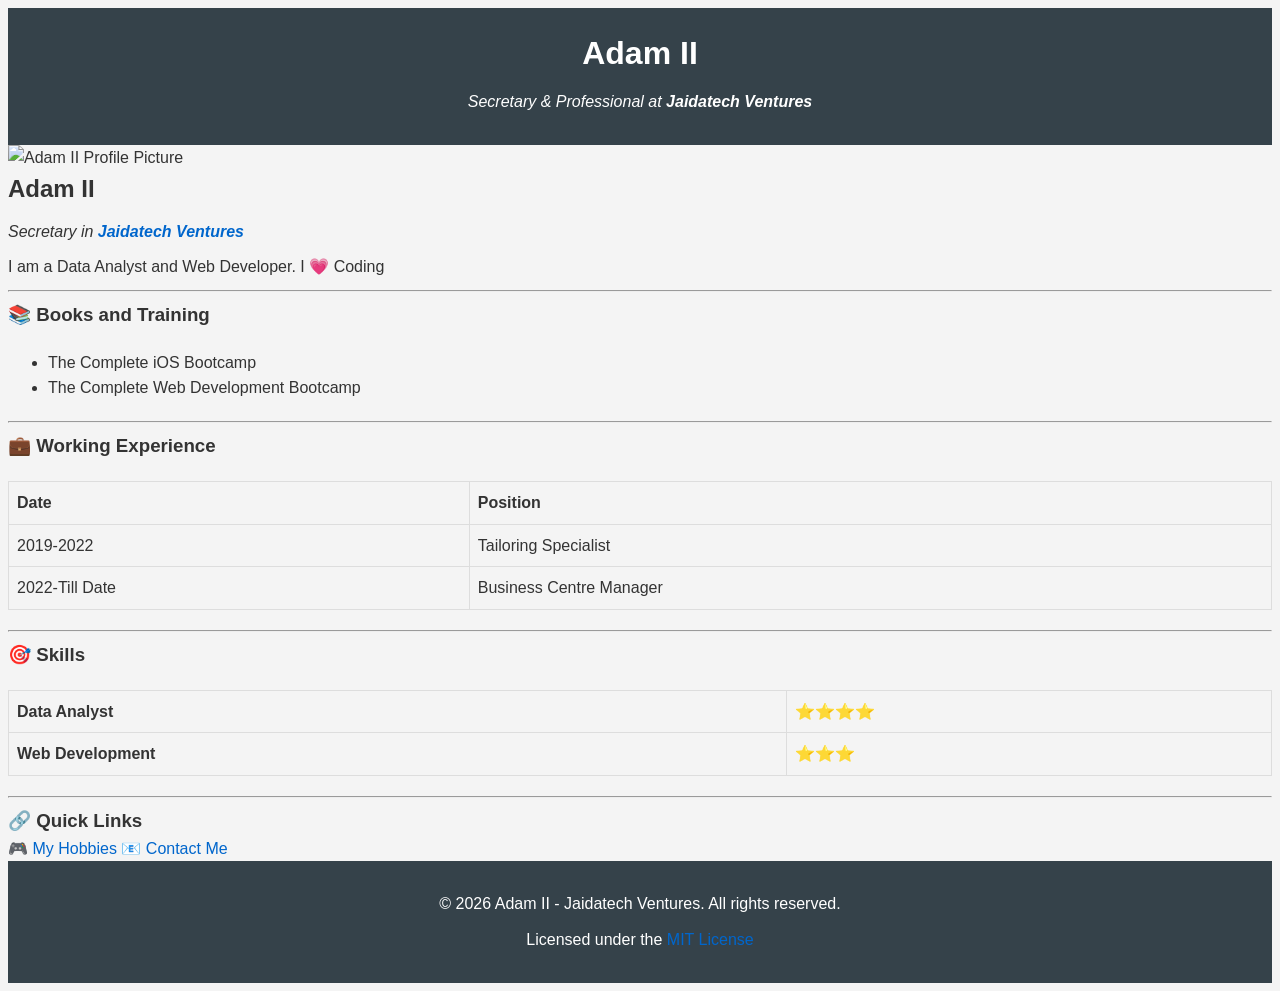
==== index.html @ 6d6f3a16 "Update index.html" ====
<!DOCTYPE html>
<html lang="en">
    <head>
        <meta charset="utf-8">
        <meta name="viewport" content="width=device-width, initial-scale=1.0">
        <meta name="description" content="Adam II - Data Analyst & Web Developer Portfolio">
        <meta name="keywords" content="portfolio, data analyst, web developer, jaidatech">
        <meta name="author" content="Adam II">
        <title>Adam II - Jaidatech Ventures Portfolio</title>
        <link rel="stylesheet" href="styles.css">
    </head>
    <body>
        <header>
            <h1>Adam II</h1>
            <p><em>Secretary & Professional at <strong>Jaidatech Ventures</strong></em></p>
        </header>

        <main>
            <section class="profile-section">
                <img src="Media/Images/AdamII.jpg" alt="Adam II Profile Picture" width="200">
                <div class="profile-info">
                    <h1>Adam II</h1>
                    <p><em>Secretary in <strong><a href="">Jaidatech Ventures</a></strong></em></p>
                    <p>I am a Data Analyst and Web Developer. I 💗 Coding</p>
                </div>
            </section>

            <hr>

            <section>
                <h3>📚 Books and Training</h3>
                <ul>
                    <li>The Complete iOS Bootcamp</li>
                    <li>The Complete Web Development Bootcamp</li>
                </ul>
            </section>

            <hr>

            <section>
                <h3>💼 Working Experience</h3>
                <table border="1">
                    <thead>
                        <tr>
                            <th>Date</th>
                            <th>Position</th>
                        </tr>
                    </thead>
                    <tbody>
                        <tr>
                            <td>2019-2022</td>
                            <td>Tailoring Specialist</td>
                        </tr>
                        <tr>
                            <td>2022-Till Date</td>
                            <td>Business Centre Manager</td>
                        </tr>
                    </tbody>
                </table>
            </section>

            <hr>

            <section>
                <h3>🎯 Skills</h3>
                <table>
                    <tr>
                        <td><strong>Data Analyst</strong></td>
                        <td>⭐⭐⭐⭐</td>
                    </tr>
                    <tr>
                        <td><strong>Web Development</strong></td>
                        <td>⭐⭐⭐</td>
                    </tr>
                </table>
            </section>

            <hr>

            <section>
                <h3>🔗 Quick Links</h3>
                <a href="Hobbies.html" class="btn">🎮 My Hobbies</a>
                <a href="Contact.html" class="btn">📧 Contact Me</a>
            </section>
        </main>

        <footer>
            <p>&copy; 2026 Adam II - Jaidatech Ventures. All rights reserved.</p>
            <p>Licensed under the <a href="LICENSE">MIT License</a></p>
        </footer>
    </body>
</html>
---- styles.css ----
.container {
    max-width: 1200px;
    margin: 0 auto;
    padding: 0 20px;
}

body {
    font-family: 'Arial', sans-serif;
    line-height: 1.6;
    color: #333;
    background-color: #f4f4f4;
}

header {
    background: #35424a;
    color: #ffffff;
    padding: 20px 0;
    text-align: center;
}

h1, h2, h3 {
    margin: 0;
}

p {
    margin: 10px 0;
}

a {
    color: #0066cc;
    text-decoration: none;
}

a:hover {
    text-decoration: underline;
}

.profile {
    background: #ffffff;
    padding: 20px;
    border-radius: 5px;
    box-shadow: 0 2px 5px rgba(0,0,0,0.1);
}

table {
    width: 100%;
    border-collapse: collapse;
    margin: 20px 0;
}

table, th, td {
    border: 1px solid #dddddd;
}

th, td {
    padding: 8px;
    text-align: left;
}

ul, ol {
    margin: 20px 0;
} 

button {
    background-color: #0066cc;
    color: white;
    border: none;
    padding: 10px 20px;
    text-align: center;
    text-decoration: none;
    display: inline-block;
    font-size: 16px;
    margin: 4px 2px;
    cursor: pointer;
    border-radius: 5px;
}

@media (max-width: 768px) {
    .container {
        padding: 0 10px;
    }
    header {
        font-size: 18px;
    }
}

footer {
    text-align: center;
    padding: 20px 0;
    background: #35424a;
    color: #ffffff;
    position: relative;
    bottom: 0;
    width: 100%;
}
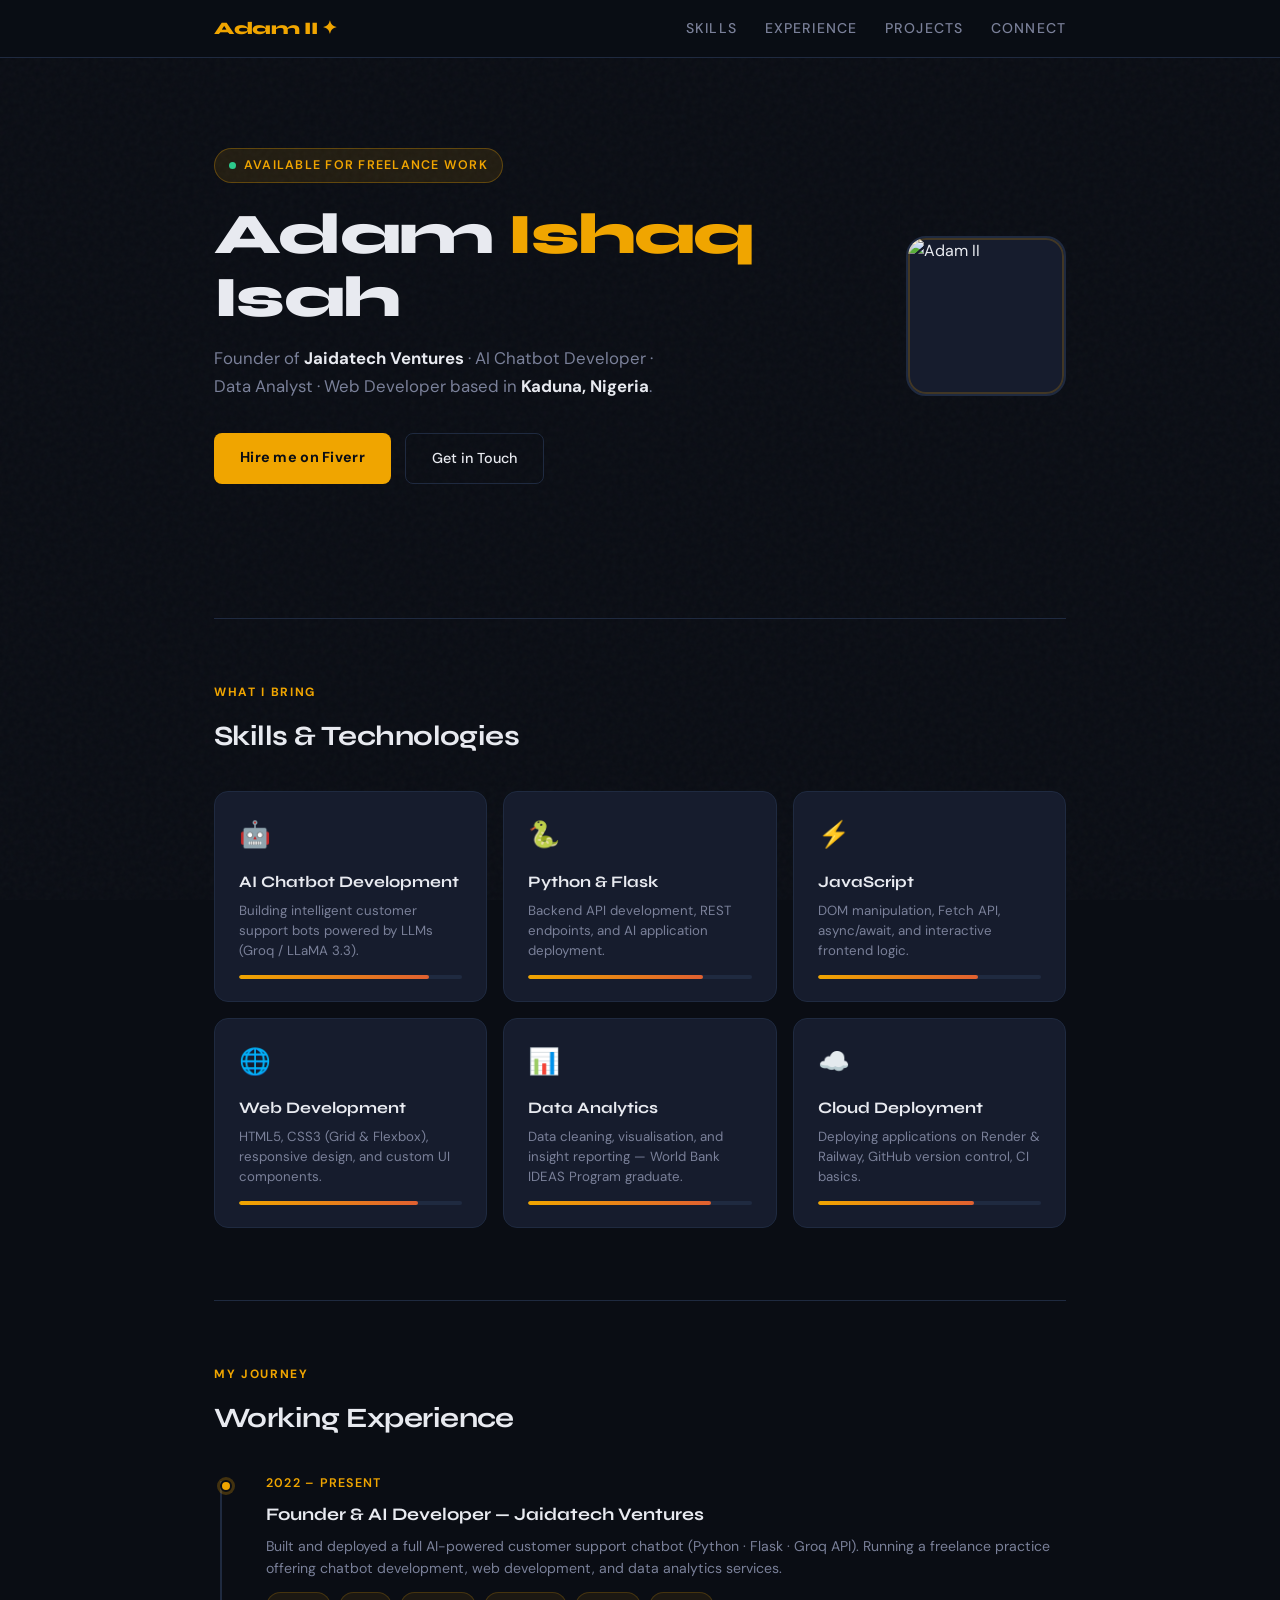
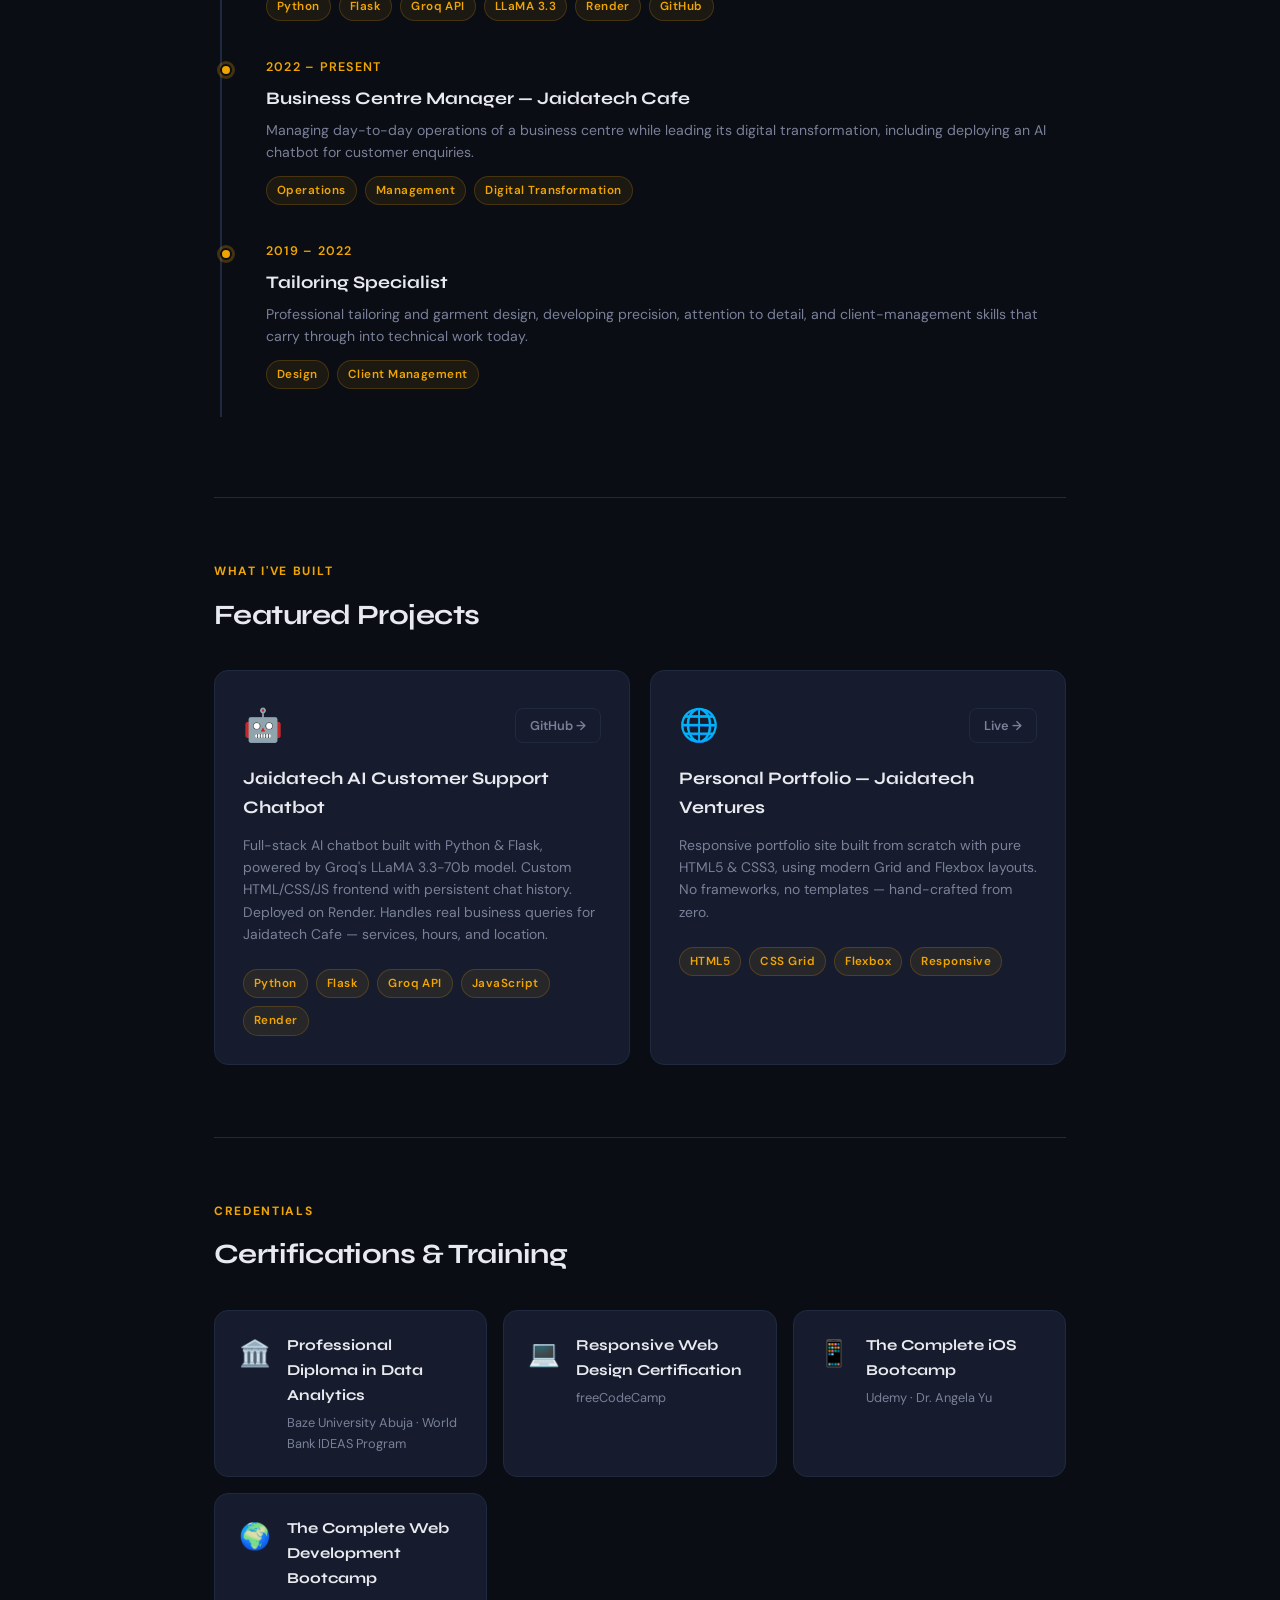
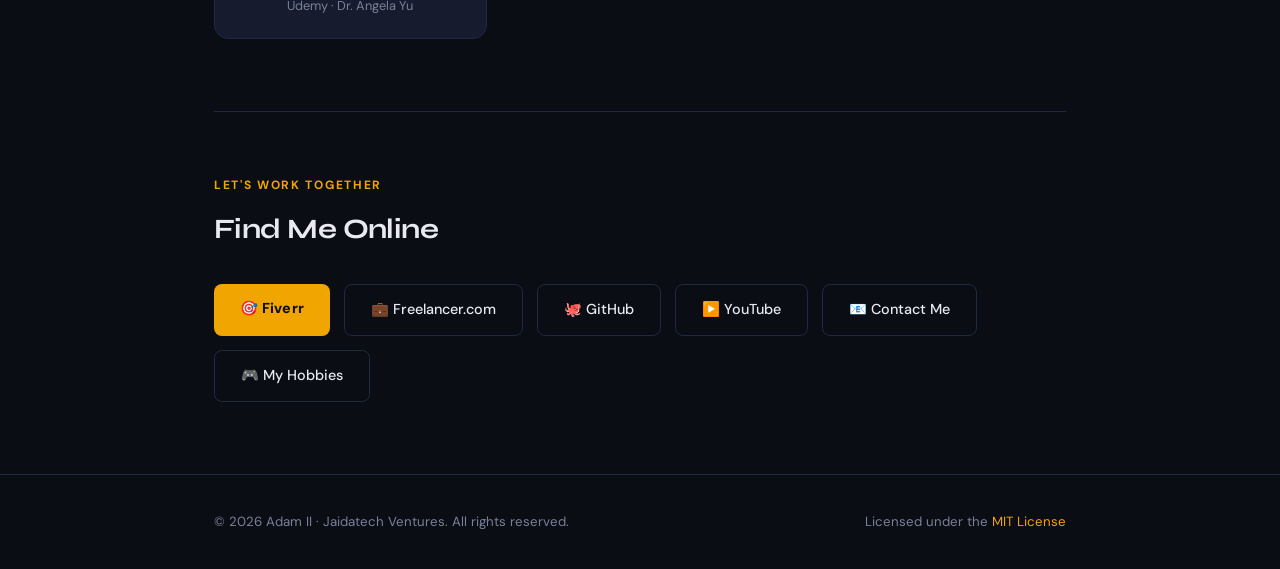
==== commit 1d02e05a: "Add files via upload" ====
--- a/index.html
+++ b/index.html
@@ -1,92 +1,799 @@
-<!DOCTYPE html>
-<html lang="en">
-    <head>
-        <meta charset="utf-8">
-        <meta name="viewport" content="width=device-width, initial-scale=1.0">
-        <meta name="description" content="Adam II - Data Analyst & Web Developer Portfolio">
-        <meta name="keywords" content="portfolio, data analyst, web developer, jaidatech">
-        <meta name="author" content="Adam II">
-        <title>Adam II - Jaidatech Ventures Portfolio</title>
-        <link rel="stylesheet" href="styles.css">
-    </head>
-    <body>
-        <header>
-            <h1>Adam II</h1>
-            <p><em>Secretary & Professional at <strong>Jaidatech Ventures</strong></em></p>
-        </header>
-
-        <main>
-            <section class="profile-section">
-                <img src="Media/Images/AdamII.jpg" alt="Adam II Profile Picture" width="200">
-                <div class="profile-info">
-                    <h1>Adam II</h1>
-                    <p><em>Secretary in <strong><a href="">Jaidatech Ventures</a></strong></em></p>
-                    <p>I am a Data Analyst and Web Developer. I 💗 Coding</p>
-                </div>
-            </section>
-
-            <hr>
-
-            <section>
-                <h3>📚 Books and Training</h3>
-                <ul>
-                    <li>The Complete iOS Bootcamp</li>
-                    <li>The Complete Web Development Bootcamp</li>
-                </ul>
-            </section>
-
-            <hr>
-
-            <section>
-                <h3>💼 Working Experience</h3>
-                <table border="1">
-                    <thead>
-                        <tr>
-                            <th>Date</th>
-                            <th>Position</th>
-                        </tr>
-                    </thead>
-                    <tbody>
-                        <tr>
-                            <td>2019-2022</td>
-                            <td>Tailoring Specialist</td>
-                        </tr>
-                        <tr>
-                            <td>2022-Till Date</td>
-                            <td>Business Centre Manager</td>
-                        </tr>
-                    </tbody>
-                </table>
-            </section>
-
-            <hr>
-
-            <section>
-                <h3>🎯 Skills</h3>
-                <table>
-                    <tr>
-                        <td><strong>Data Analyst</strong></td>
-                        <td>⭐⭐⭐⭐</td>
-                    </tr>
-                    <tr>
-                        <td><strong>Web Development</strong></td>
-                        <td>⭐⭐⭐</td>
-                    </tr>
-                </table>
-            </section>
-
-            <hr>
-
-            <section>
-                <h3>🔗 Quick Links</h3>
-                <a href="Hobbies.html" class="btn">🎮 My Hobbies</a>
-                <a href="Contact.html" class="btn">📧 Contact Me</a>
-            </section>
-        </main>
-
-        <footer>
-            <p>&copy; 2026 Adam II - Jaidatech Ventures. All rights reserved.</p>
-            <p>Licensed under the <a href="LICENSE">MIT License</a></p>
-        </footer>
-    </body>
-</html>
+<!DOCTYPE html>
+<html lang="en">
+<head>
+  <meta charset="utf-8">
+  <meta name="viewport" content="width=device-width, initial-scale=1.0">
+  <meta name="description" content="Adam II - AI Developer, Data Analyst & Web Developer | Jaidatech Ventures">
+  <meta name="keywords" content="portfolio, AI developer, data analyst, web developer, chatbot, jaidatech, Nigeria">
+  <meta name="author" content="Adam II">
+  <title>Adam II — AI Developer & Jaidatech Ventures</title>
+  <link rel="preconnect" href="https://fonts.googleapis.com">
+  <link href="https://fonts.googleapis.com/css2?family=Syne:wght@400;600;700;800&family=DM+Sans:wght@300;400;500&display=swap" rel="stylesheet">
+  <style>
+    /* ─── CSS Variables ─────────────────────────────── */
+    :root {
+      --bg:        #0a0d14;
+      --surface:   #111520;
+      --card:      #161c2d;
+      --border:    #1f2a40;
+      --accent:    #f0a500;
+      --accent2:   #e06030;
+      --text:      #e8eaf0;
+      --muted:     #7a8099;
+      --green:     #2dca8c;
+      --radius:    14px;
+      --font-head: 'Syne', sans-serif;
+      --font-body: 'DM Sans', sans-serif;
+    }
+
+    /* ─── Reset & Base ──────────────────────────────── */
+    *, *::before, *::after { box-sizing: border-box; margin: 0; padding: 0; }
+
+    html { scroll-behavior: smooth; }
+
+    body {
+      background: var(--bg);
+      color: var(--text);
+      font-family: var(--font-body);
+      font-size: 16px;
+      line-height: 1.65;
+      overflow-x: hidden;
+    }
+
+    a { color: var(--accent); text-decoration: none; transition: opacity .2s; }
+    a:hover { opacity: .75; }
+
+    /* ─── Noise Overlay ─────────────────────────────── */
+    body::before {
+      content: '';
+      position: fixed;
+      inset: 0;
+      background-image: url("data:image/svg+xml,%3Csvg viewBox='0 0 200 200' xmlns='http://www.w3.org/2000/svg'%3E%3Cfilter id='n'%3E%3CfeTurbulence type='fractalNoise' baseFrequency='0.85' numOctaves='4' stitchTiles='stitch'/%3E%3C/filter%3E%3Crect width='100%25' height='100%25' filter='url(%23n)' opacity='0.03'/%3E%3C/svg%3E");
+      pointer-events: none;
+      z-index: 0;
+    }
+
+    /* ─── Layout Wrapper ────────────────────────────── */
+    .wrapper {
+      max-width: 900px;
+      margin: 0 auto;
+      padding: 0 24px;
+      position: relative;
+      z-index: 1;
+    }
+
+    /* ─── NAV ───────────────────────────────────────── */
+    nav {
+      position: sticky;
+      top: 0;
+      background: rgba(10,13,20,.85);
+      backdrop-filter: blur(14px);
+      border-bottom: 1px solid var(--border);
+      z-index: 100;
+      padding: 14px 0;
+    }
+
+    nav .wrapper {
+      display: flex;
+      align-items: center;
+      justify-content: space-between;
+      flex-wrap: wrap;
+      gap: 12px;
+    }
+
+    .nav-brand {
+      font-family: var(--font-head);
+      font-size: 1.1rem;
+      font-weight: 800;
+      letter-spacing: -.02em;
+      color: var(--accent);
+    }
+
+    .nav-links {
+      display: flex;
+      gap: 28px;
+      list-style: none;
+    }
+
+    .nav-links a {
+      color: var(--muted);
+      font-size: .88rem;
+      font-weight: 500;
+      text-transform: uppercase;
+      letter-spacing: .08em;
+      transition: color .2s;
+    }
+
+    .nav-links a:hover { color: var(--text); }
+
+    /* ─── HERO ──────────────────────────────────────── */
+    .hero {
+      padding: 90px 0 70px;
+      display: grid;
+      grid-template-columns: 1fr auto;
+      gap: 48px;
+      align-items: center;
+    }
+
+    .hero-badge {
+      display: inline-flex;
+      align-items: center;
+      gap: 8px;
+      background: rgba(240,165,0,.1);
+      border: 1px solid rgba(240,165,0,.3);
+      color: var(--accent);
+      font-size: .78rem;
+      font-weight: 600;
+      letter-spacing: .1em;
+      text-transform: uppercase;
+      padding: 6px 14px;
+      border-radius: 100px;
+      margin-bottom: 20px;
+    }
+
+    .hero-badge::before {
+      content: '';
+      width: 7px; height: 7px;
+      border-radius: 50%;
+      background: var(--green);
+      animation: pulse 2s infinite;
+    }
+
+    @keyframes pulse {
+      0%, 100% { opacity: 1; transform: scale(1); }
+      50%       { opacity: .5; transform: scale(1.3); }
+    }
+
+    .hero h1 {
+      font-family: var(--font-head);
+      font-size: clamp(2.4rem, 5vw, 3.6rem);
+      font-weight: 800;
+      line-height: 1.1;
+      letter-spacing: -.03em;
+      margin-bottom: 16px;
+    }
+
+    .hero h1 span { color: var(--accent); }
+
+    .hero-sub {
+      color: var(--muted);
+      font-size: 1.05rem;
+      max-width: 440px;
+      margin-bottom: 32px;
+    }
+
+    .hero-cta {
+      display: flex;
+      gap: 14px;
+      flex-wrap: wrap;
+    }
+
+    .btn-primary {
+      background: var(--accent);
+      color: #0a0d14;
+      font-family: var(--font-body);
+      font-weight: 700;
+      font-size: .9rem;
+      padding: 13px 26px;
+      border-radius: 8px;
+      border: none;
+      cursor: pointer;
+      transition: transform .2s, box-shadow .2s;
+      letter-spacing: .02em;
+    }
+
+    .btn-primary:hover {
+      transform: translateY(-2px);
+      box-shadow: 0 8px 24px rgba(240,165,0,.35);
+      color: #0a0d14;
+      opacity: 1;
+    }
+
+    .btn-ghost {
+      border: 1px solid var(--border);
+      color: var(--text);
+      font-family: var(--font-body);
+      font-size: .9rem;
+      font-weight: 500;
+      padding: 13px 26px;
+      border-radius: 8px;
+      transition: border-color .2s, background .2s;
+    }
+
+    .btn-ghost:hover {
+      border-color: var(--accent);
+      background: rgba(240,165,0,.06);
+      color: var(--text);
+      opacity: 1;
+    }
+
+    /* Avatar area */
+    .hero-avatar {
+      width: 160px;
+      height: 160px;
+      border-radius: 20px;
+      border: 2px solid var(--border);
+      overflow: hidden;
+      flex-shrink: 0;
+      background: var(--card);
+      position: relative;
+    }
+
+    .hero-avatar img {
+      width: 100%;
+      height: 100%;
+      object-fit: cover;
+      display: block;
+    }
+
+    .hero-avatar::after {
+      content: '';
+      position: absolute;
+      inset: 0;
+      border-radius: 18px;
+      box-shadow: inset 0 0 0 2px rgba(240,165,0,.2);
+    }
+
+    /* ─── SECTION HEADERS ───────────────────────────── */
+    .section-label {
+      font-size: .75rem;
+      font-weight: 700;
+      text-transform: uppercase;
+      letter-spacing: .14em;
+      color: var(--accent);
+      margin-bottom: 10px;
+    }
+
+    .section-title {
+      font-family: var(--font-head);
+      font-size: 1.75rem;
+      font-weight: 700;
+      letter-spacing: -.02em;
+      margin-bottom: 32px;
+    }
+
+    /* ─── DIVIDER ────────────────────────────────────── */
+    .divider {
+      height: 1px;
+      background: var(--border);
+      margin: 64px 0;
+    }
+
+    /* ─── SKILLS GRID ───────────────────────────────── */
+    #skills { padding-bottom: 8px; }
+
+    .skills-grid {
+      display: grid;
+      grid-template-columns: repeat(auto-fill, minmax(240px, 1fr));
+      gap: 16px;
+    }
+
+    .skill-card {
+      background: var(--card);
+      border: 1px solid var(--border);
+      border-radius: var(--radius);
+      padding: 22px 24px;
+      transition: border-color .25s, transform .25s;
+    }
+
+    .skill-card:hover {
+      border-color: var(--accent);
+      transform: translateY(-3px);
+    }
+
+    .skill-icon {
+      font-size: 1.6rem;
+      margin-bottom: 12px;
+    }
+
+    .skill-name {
+      font-family: var(--font-head);
+      font-size: 1rem;
+      font-weight: 700;
+      margin-bottom: 6px;
+    }
+
+    .skill-desc {
+      font-size: .83rem;
+      color: var(--muted);
+      line-height: 1.5;
+    }
+
+    .skill-bar-wrap {
+      height: 4px;
+      background: var(--border);
+      border-radius: 4px;
+      margin-top: 14px;
+      overflow: hidden;
+    }
+
+    .skill-bar {
+      height: 100%;
+      border-radius: 4px;
+      background: linear-gradient(90deg, var(--accent), var(--accent2));
+      animation: barGrow .8s ease forwards;
+      transform-origin: left;
+    }
+
+    @keyframes barGrow {
+      from { width: 0; }
+    }
+
+    /* ─── EXPERIENCE TIMELINE ───────────────────────── */
+    #experience { padding-bottom: 8px; }
+
+    .timeline {
+      display: flex;
+      flex-direction: column;
+      gap: 0;
+      position: relative;
+      padding-left: 28px;
+    }
+
+    .timeline::before {
+      content: '';
+      position: absolute;
+      left: 6px;
+      top: 8px;
+      bottom: 8px;
+      width: 2px;
+      background: var(--border);
+    }
+
+    .tl-item {
+      position: relative;
+      padding: 0 0 36px 24px;
+    }
+
+    .tl-item::before {
+      content: '';
+      position: absolute;
+      left: -22px;
+      top: 7px;
+      width: 12px;
+      height: 12px;
+      border-radius: 50%;
+      background: var(--accent);
+      border: 2px solid var(--bg);
+      box-shadow: 0 0 0 3px rgba(240,165,0,.25);
+    }
+
+    .tl-date {
+      font-size: .78rem;
+      font-weight: 600;
+      text-transform: uppercase;
+      letter-spacing: .1em;
+      color: var(--accent);
+      margin-bottom: 6px;
+    }
+
+    .tl-role {
+      font-family: var(--font-head);
+      font-size: 1.1rem;
+      font-weight: 700;
+      margin-bottom: 6px;
+    }
+
+    .tl-desc {
+      color: var(--muted);
+      font-size: .88rem;
+      line-height: 1.6;
+    }
+
+    .tl-tags {
+      display: flex;
+      flex-wrap: wrap;
+      gap: 8px;
+      margin-top: 12px;
+    }
+
+    .tag {
+      background: rgba(240,165,0,.08);
+      border: 1px solid rgba(240,165,0,.2);
+      color: var(--accent);
+      font-size: .73rem;
+      font-weight: 600;
+      padding: 4px 10px;
+      border-radius: 100px;
+      letter-spacing: .04em;
+    }
+
+    /* ─── PROJECTS ──────────────────────────────────── */
+    #projects { padding-bottom: 8px; }
+
+    .projects-grid {
+      display: grid;
+      grid-template-columns: repeat(auto-fill, minmax(380px, 1fr));
+      gap: 20px;
+    }
+
+    .project-card {
+      background: var(--card);
+      border: 1px solid var(--border);
+      border-radius: var(--radius);
+      padding: 28px;
+      display: flex;
+      flex-direction: column;
+      gap: 12px;
+      transition: border-color .25s, transform .25s;
+    }
+
+    .project-card:hover {
+      border-color: var(--accent);
+      transform: translateY(-3px);
+    }
+
+    .project-card-top {
+      display: flex;
+      align-items: center;
+      justify-content: space-between;
+    }
+
+    .project-icon {
+      font-size: 2rem;
+    }
+
+    .project-link {
+      font-size: .8rem;
+      font-weight: 600;
+      color: var(--muted);
+      border: 1px solid var(--border);
+      padding: 6px 14px;
+      border-radius: 8px;
+      transition: color .2s, border-color .2s;
+    }
+
+    .project-link:hover {
+      color: var(--accent);
+      border-color: var(--accent);
+      opacity: 1;
+    }
+
+    .project-title {
+      font-family: var(--font-head);
+      font-size: 1.1rem;
+      font-weight: 700;
+    }
+
+    .project-desc {
+      color: var(--muted);
+      font-size: .87rem;
+      line-height: 1.6;
+    }
+
+    /* ─── CERTIFICATIONS ────────────────────────────── */
+    #certs { padding-bottom: 8px; }
+
+    .certs-grid {
+      display: grid;
+      grid-template-columns: repeat(auto-fill, minmax(260px, 1fr));
+      gap: 16px;
+    }
+
+    .cert-card {
+      background: var(--card);
+      border: 1px solid var(--border);
+      border-radius: var(--radius);
+      padding: 22px 24px;
+      display: flex;
+      gap: 16px;
+      align-items: flex-start;
+      transition: border-color .25s;
+    }
+
+    .cert-card:hover { border-color: var(--green); }
+
+    .cert-badge {
+      font-size: 1.6rem;
+      flex-shrink: 0;
+    }
+
+    .cert-name {
+      font-family: var(--font-head);
+      font-size: .95rem;
+      font-weight: 700;
+      margin-bottom: 4px;
+    }
+
+    .cert-issuer {
+      color: var(--muted);
+      font-size: .8rem;
+    }
+
+    /* ─── QUICK LINKS ───────────────────────────────── */
+    #connect { padding-bottom: 8px; }
+
+    .links-flex {
+      display: flex;
+      flex-wrap: wrap;
+      gap: 14px;
+    }
+
+    /* ─── FOOTER ────────────────────────────────────── */
+    footer {
+      border-top: 1px solid var(--border);
+      padding: 36px 0;
+      margin-top: 64px;
+      color: var(--muted);
+      font-size: .83rem;
+    }
+
+    footer .wrapper {
+      display: flex;
+      justify-content: space-between;
+      flex-wrap: wrap;
+      gap: 10px;
+    }
+
+    /* ─── RESPONSIVE ────────────────────────────────── */
+    @media (max-width: 640px) {
+      .hero {
+        grid-template-columns: 1fr;
+        padding: 60px 0 48px;
+      }
+      .hero-avatar { width: 120px; height: 120px; order: -1; }
+      .projects-grid { grid-template-columns: 1fr; }
+    }
+  </style>
+</head>
+<body>
+
+  <!-- ─── NAV ──────────────────────────────────── -->
+  <nav>
+    <div class="wrapper">
+      <span class="nav-brand">Adam II ✦</span>
+      <ul class="nav-links">
+        <li><a href="#skills">Skills</a></li>
+        <li><a href="#experience">Experience</a></li>
+        <li><a href="#projects">Projects</a></li>
+        <li><a href="#connect">Connect</a></li>
+      </ul>
+    </div>
+  </nav>
+
+  <!-- ─── HERO ─────────────────────────────────── -->
+  <section>
+    <div class="wrapper">
+      <div class="hero">
+        <div class="hero-text">
+          <div class="hero-badge">Available for freelance work</div>
+          <h1>Adam <span>Ishaq</span> Isah</h1>
+          <p class="hero-sub">
+            Founder of <strong style="color:var(--text)">Jaidatech Ventures</strong> · AI Chatbot Developer ·
+            Data Analyst · Web Developer based in <strong style="color:var(--text)">Kaduna, Nigeria</strong>.
+          </p>
+          <div class="hero-cta">
+            <a href="https://fiverr.com/adamishaqisah" class="btn-primary" target="_blank">Hire me on Fiverr</a>
+            <a href="Contact.html" class="btn-ghost">Get in Touch</a>
+          </div>
+        </div>
+        <div class="hero-avatar">
+          <img src="Media/Images/AdamII.jpg" alt="Adam II">
+        </div>
+      </div>
+    </div>
+  </section>
+
+  <main>
+    <div class="wrapper">
+
+      <!-- ─── SKILLS ──────────────────────────── -->
+      <div class="divider"></div>
+      <section id="skills">
+        <p class="section-label">What I bring</p>
+        <h2 class="section-title">Skills & Technologies</h2>
+        <div class="skills-grid">
+
+          <div class="skill-card">
+            <div class="skill-icon">🤖</div>
+            <div class="skill-name">AI Chatbot Development</div>
+            <div class="skill-desc">Building intelligent customer support bots powered by LLMs (Groq / LLaMA 3.3).</div>
+            <div class="skill-bar-wrap"><div class="skill-bar" style="width:85%"></div></div>
+          </div>
+
+          <div class="skill-card">
+            <div class="skill-icon">🐍</div>
+            <div class="skill-name">Python & Flask</div>
+            <div class="skill-desc">Backend API development, REST endpoints, and AI application deployment.</div>
+            <div class="skill-bar-wrap"><div class="skill-bar" style="width:78%"></div></div>
+          </div>
+
+          <div class="skill-card">
+            <div class="skill-icon">⚡</div>
+            <div class="skill-name">JavaScript</div>
+            <div class="skill-desc">DOM manipulation, Fetch API, async/await, and interactive frontend logic.</div>
+            <div class="skill-bar-wrap"><div class="skill-bar" style="width:72%"></div></div>
+          </div>
+
+          <div class="skill-card">
+            <div class="skill-icon">🌐</div>
+            <div class="skill-name">Web Development</div>
+            <div class="skill-desc">HTML5, CSS3 (Grid & Flexbox), responsive design, and custom UI components.</div>
+            <div class="skill-bar-wrap"><div class="skill-bar" style="width:80%"></div></div>
+          </div>
+
+          <div class="skill-card">
+            <div class="skill-icon">📊</div>
+            <div class="skill-name">Data Analytics</div>
+            <div class="skill-desc">Data cleaning, visualisation, and insight reporting — World Bank IDEAS Program graduate.</div>
+            <div class="skill-bar-wrap"><div class="skill-bar" style="width:82%"></div></div>
+          </div>
+
+          <div class="skill-card">
+            <div class="skill-icon">☁️</div>
+            <div class="skill-name">Cloud Deployment</div>
+            <div class="skill-desc">Deploying applications on Render & Railway, GitHub version control, CI basics.</div>
+            <div class="skill-bar-wrap"><div class="skill-bar" style="width:70%"></div></div>
+          </div>
+
+        </div>
+      </section>
+
+      <!-- ─── EXPERIENCE ──────────────────────── -->
+      <div class="divider"></div>
+      <section id="experience">
+        <p class="section-label">My journey</p>
+        <h2 class="section-title">Working Experience</h2>
+        <div class="timeline">
+
+          <div class="tl-item">
+            <div class="tl-date">2022 – Present</div>
+            <div class="tl-role">Founder & AI Developer — Jaidatech Ventures</div>
+            <div class="tl-desc">
+              Built and deployed a full AI-powered customer support chatbot (Python · Flask · Groq API).
+              Running a freelance practice offering chatbot development, web development, and data analytics services.
+            </div>
+            <div class="tl-tags">
+              <span class="tag">Python</span>
+              <span class="tag">Flask</span>
+              <span class="tag">Groq API</span>
+              <span class="tag">LLaMA 3.3</span>
+              <span class="tag">Render</span>
+              <span class="tag">GitHub</span>
+            </div>
+          </div>
+
+          <div class="tl-item">
+            <div class="tl-date">2022 – Present</div>
+            <div class="tl-role">Business Centre Manager — Jaidatech Cafe</div>
+            <div class="tl-desc">
+              Managing day-to-day operations of a business centre while leading its digital transformation,
+              including deploying an AI chatbot for customer enquiries.
+            </div>
+            <div class="tl-tags">
+              <span class="tag">Operations</span>
+              <span class="tag">Management</span>
+              <span class="tag">Digital Transformation</span>
+            </div>
+          </div>
+
+          <div class="tl-item">
+            <div class="tl-date">2019 – 2022</div>
+            <div class="tl-role">Tailoring Specialist</div>
+            <div class="tl-desc">
+              Professional tailoring and garment design, developing precision, attention to detail,
+              and client-management skills that carry through into technical work today.
+            </div>
+            <div class="tl-tags">
+              <span class="tag">Design</span>
+              <span class="tag">Client Management</span>
+            </div>
+          </div>
+
+        </div>
+      </section>
+
+      <!-- ─── PROJECTS ────────────────────────── -->
+      <div class="divider"></div>
+      <section id="projects">
+        <p class="section-label">What I've built</p>
+        <h2 class="section-title">Featured Projects</h2>
+        <div class="projects-grid">
+
+          <div class="project-card">
+            <div class="project-card-top">
+              <div class="project-icon">🤖</div>
+              <a href="https://github.com/Adamii18/ai-chatbot" target="_blank" class="project-link">GitHub →</a>
+            </div>
+            <div class="project-title">Jaidatech AI Customer Support Chatbot</div>
+            <div class="project-desc">
+              Full-stack AI chatbot built with Python & Flask, powered by Groq's LLaMA 3.3-70b model.
+              Custom HTML/CSS/JS frontend with persistent chat history. Deployed on Render.
+              Handles real business queries for Jaidatech Cafe — services, hours, and location.
+            </div>
+            <div class="tl-tags">
+              <span class="tag">Python</span><span class="tag">Flask</span>
+              <span class="tag">Groq API</span><span class="tag">JavaScript</span>
+              <span class="tag">Render</span>
+            </div>
+          </div>
+
+          <div class="project-card">
+            <div class="project-card-top">
+              <div class="project-icon">🌐</div>
+              <a href="#" class="project-link">Live →</a>
+            </div>
+            <div class="project-title">Personal Portfolio — Jaidatech Ventures</div>
+            <div class="project-desc">
+              Responsive portfolio site built from scratch with pure HTML5 & CSS3, using modern
+              Grid and Flexbox layouts. No frameworks, no templates — hand-crafted from zero.
+            </div>
+            <div class="tl-tags">
+              <span class="tag">HTML5</span><span class="tag">CSS Grid</span>
+              <span class="tag">Flexbox</span><span class="tag">Responsive</span>
+            </div>
+          </div>
+
+        </div>
+      </section>
+
+      <!-- ─── CERTIFICATIONS ──────────────────── -->
+      <div class="divider"></div>
+      <section id="certs">
+        <p class="section-label">Credentials</p>
+        <h2 class="section-title">Certifications & Training</h2>
+        <div class="certs-grid">
+
+          <div class="cert-card">
+            <div class="cert-badge">🏛️</div>
+            <div>
+              <div class="cert-name">Professional Diploma in Data Analytics</div>
+              <div class="cert-issuer">Baze University Abuja · World Bank IDEAS Program</div>
+            </div>
+          </div>
+
+          <div class="cert-card">
+            <div class="cert-badge">💻</div>
+            <div>
+              <div class="cert-name">Responsive Web Design Certification</div>
+              <div class="cert-issuer">freeCodeCamp</div>
+            </div>
+          </div>
+
+          <div class="cert-card">
+            <div class="cert-badge">📱</div>
+            <div>
+              <div class="cert-name">The Complete iOS Bootcamp</div>
+              <div class="cert-issuer">Udemy · Dr. Angela Yu</div>
+            </div>
+          </div>
+
+          <div class="cert-card">
+            <div class="cert-badge">🌍</div>
+            <div>
+              <div class="cert-name">The Complete Web Development Bootcamp</div>
+              <div class="cert-issuer">Udemy · Dr. Angela Yu</div>
+            </div>
+          </div>
+
+        </div>
+      </section>
+
+      <!-- ─── CONNECT ─────────────────────────── -->
+      <div class="divider"></div>
+      <section id="connect">
+        <p class="section-label">Let's work together</p>
+        <h2 class="section-title">Find Me Online</h2>
+        <div class="links-flex">
+          <a href="https://fiverr.com/adamishaqisah" target="_blank" class="btn-primary">🎯 Fiverr</a>
+          <a href="https://freelancer.com/u/Adamii18" target="_blank" class="btn-ghost">💼 Freelancer.com</a>
+          <a href="https://github.com/Adamii18" target="_blank" class="btn-ghost">🐙 GitHub</a>
+          <a href="https://youtube.com/@adamishaqisah" target="_blank" class="btn-ghost">▶️ YouTube</a>
+          <a href="Contact.html" class="btn-ghost">📧 Contact Me</a>
+          <a href="Hobbies.html" class="btn-ghost">🎮 My Hobbies</a>
+        </div>
+      </section>
+
+    </div><!-- /wrapper -->
+  </main>
+
+  <!-- ─── FOOTER ────────────────────────────────── -->
+  <footer>
+    <div class="wrapper">
+      <span>© 2026 Adam II · Jaidatech Ventures. All rights reserved.</span>
+      <span>Licensed under the <a href="LICENSE">MIT License</a></span>
+    </div>
+  </footer>
+
+</body>
+</html>
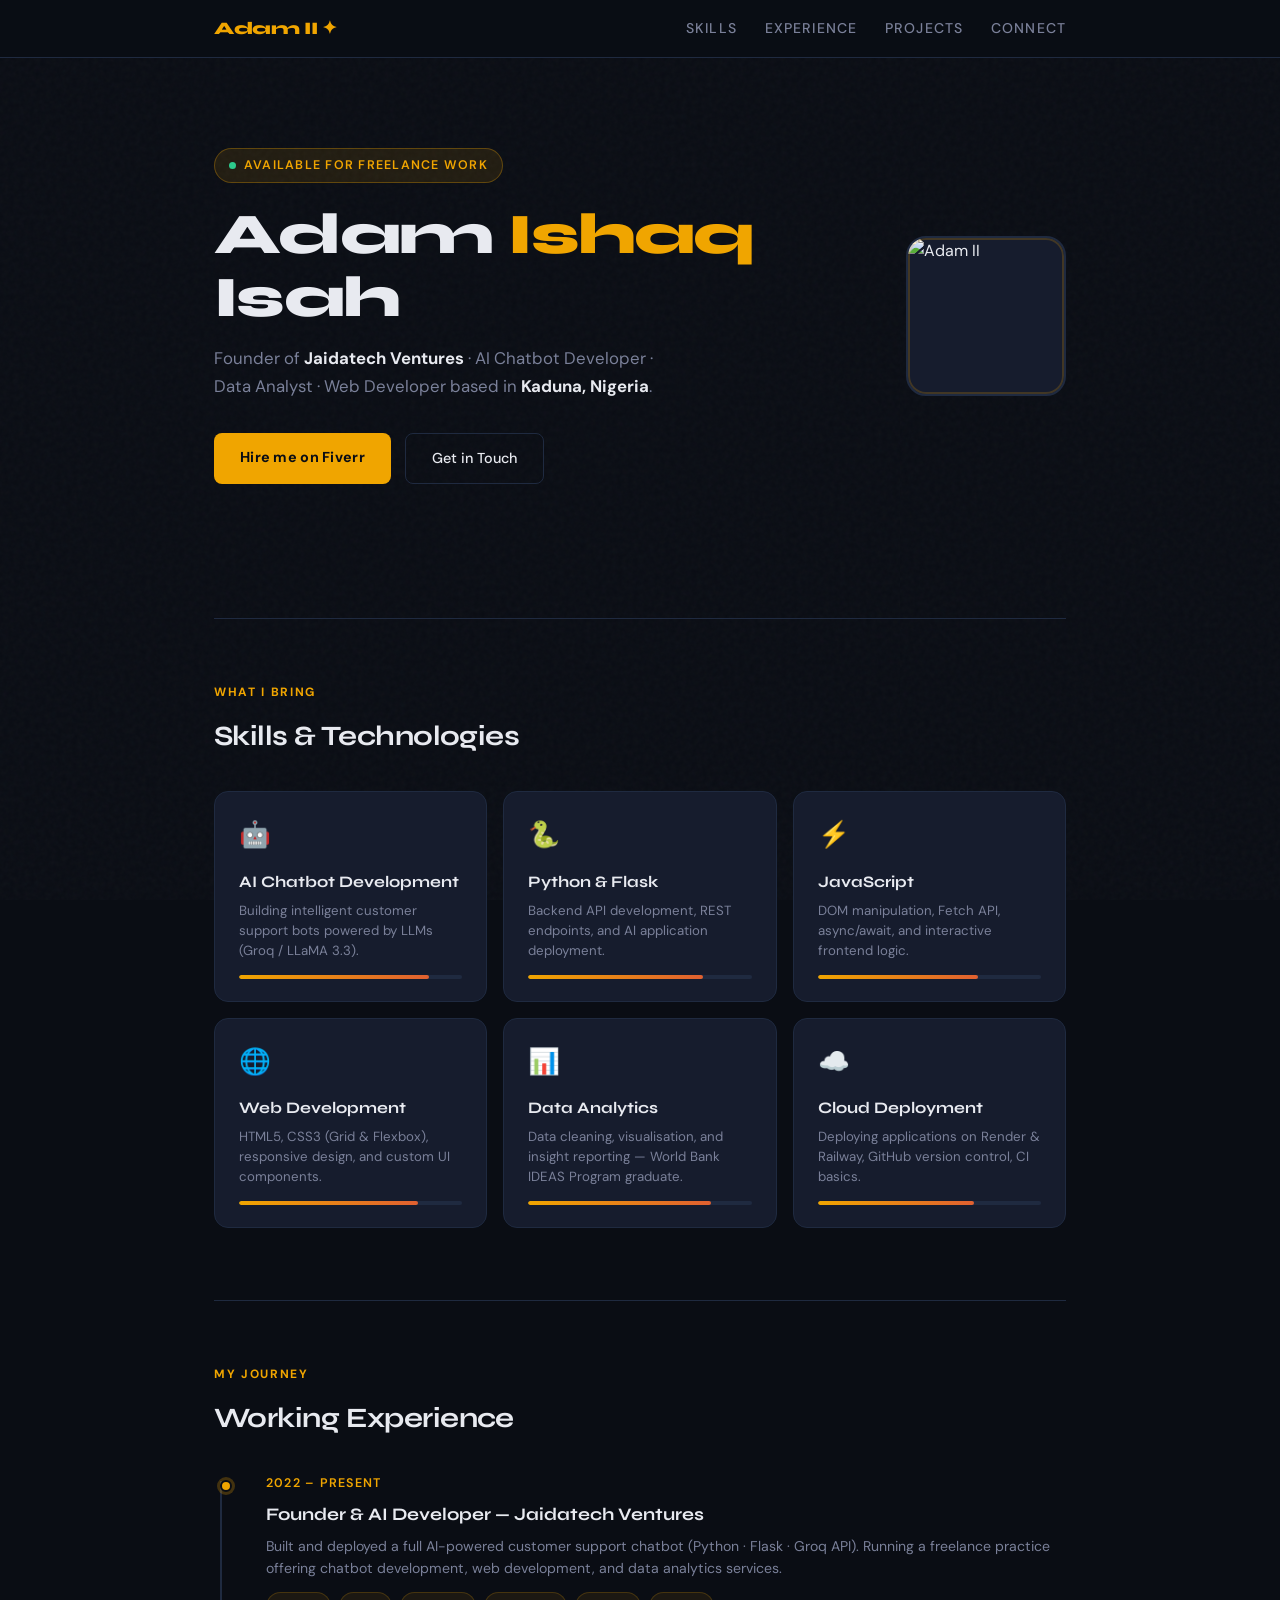
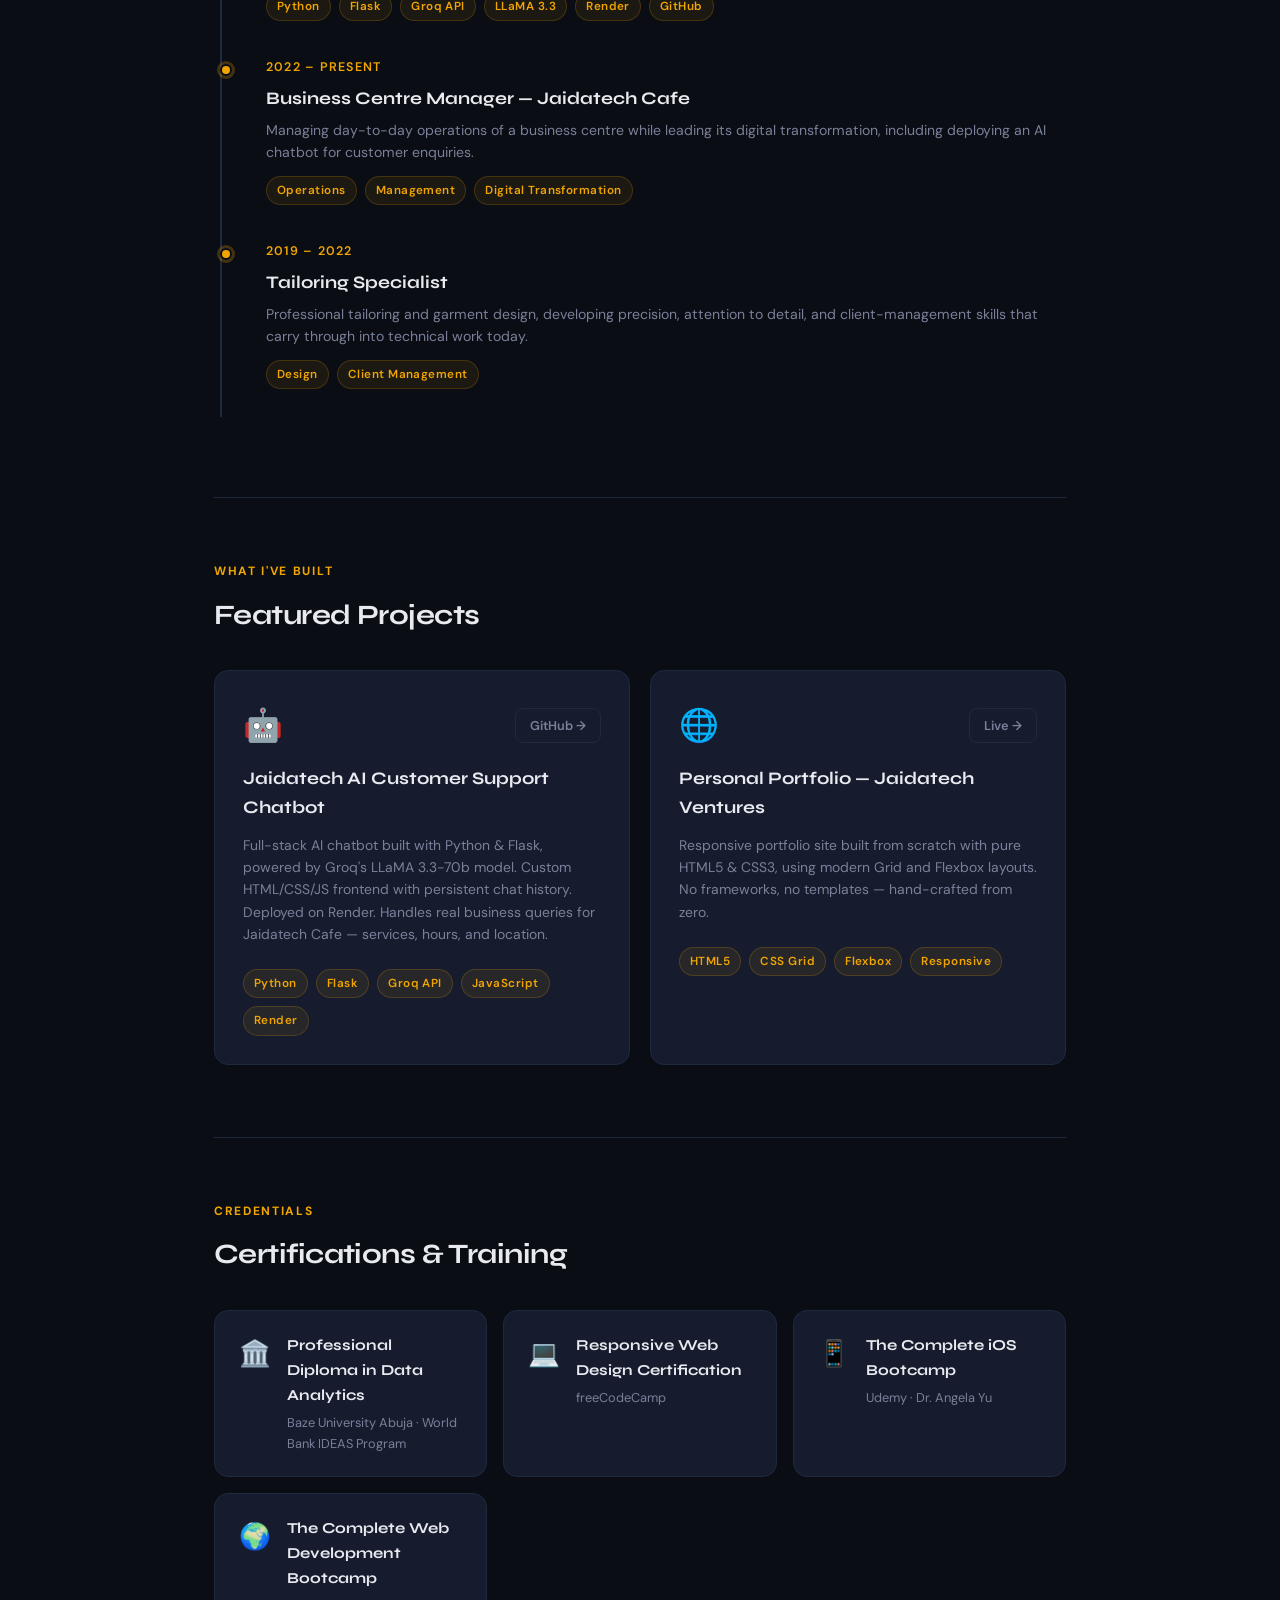
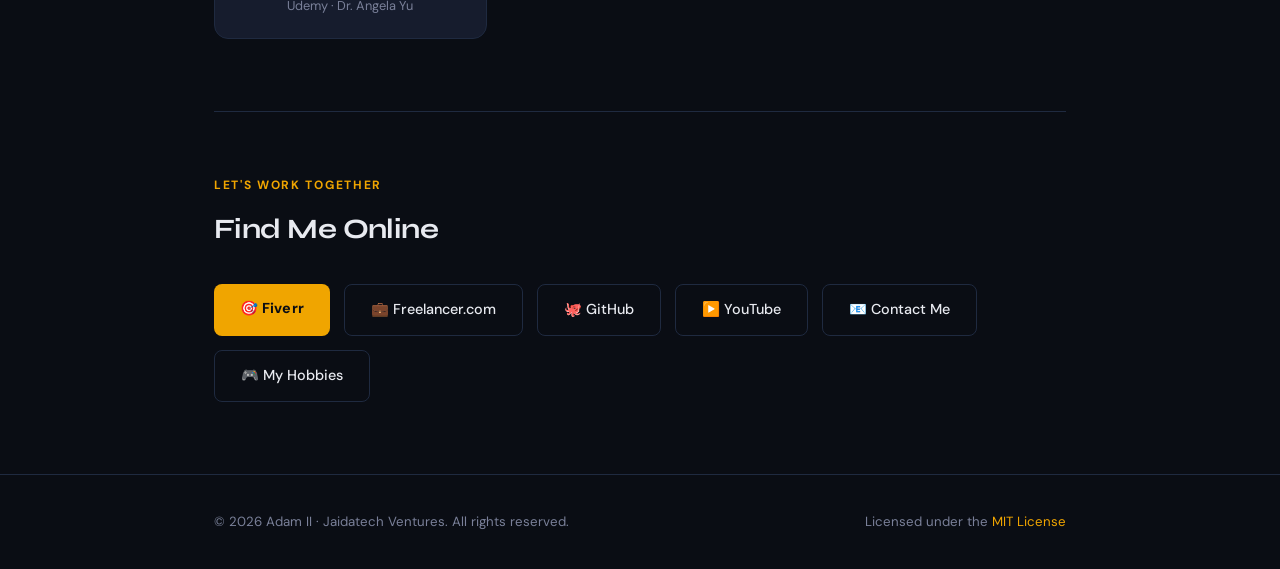
==== commit 63fc48e1: "Update index.html" ====
--- a/index.html
+++ b/index.html
@@ -6,7 +6,7 @@
   <meta name="description" content="Adam II - AI Developer, Data Analyst & Web Developer | Jaidatech Ventures">
   <meta name="keywords" content="portfolio, AI developer, data analyst, web developer, chatbot, jaidatech, Nigeria">
   <meta name="author" content="Adam II">
-  <title>Adam II — AI Developer & Jaidatech Ventures</title>
+  <title>Adam II — Portfolio</title>
   <link rel="preconnect" href="https://fonts.googleapis.com">
   <link href="https://fonts.googleapis.com/css2?family=Syne:wght@400;600;700;800&family=DM+Sans:wght@300;400;500&display=swap" rel="stylesheet">
   <style>
